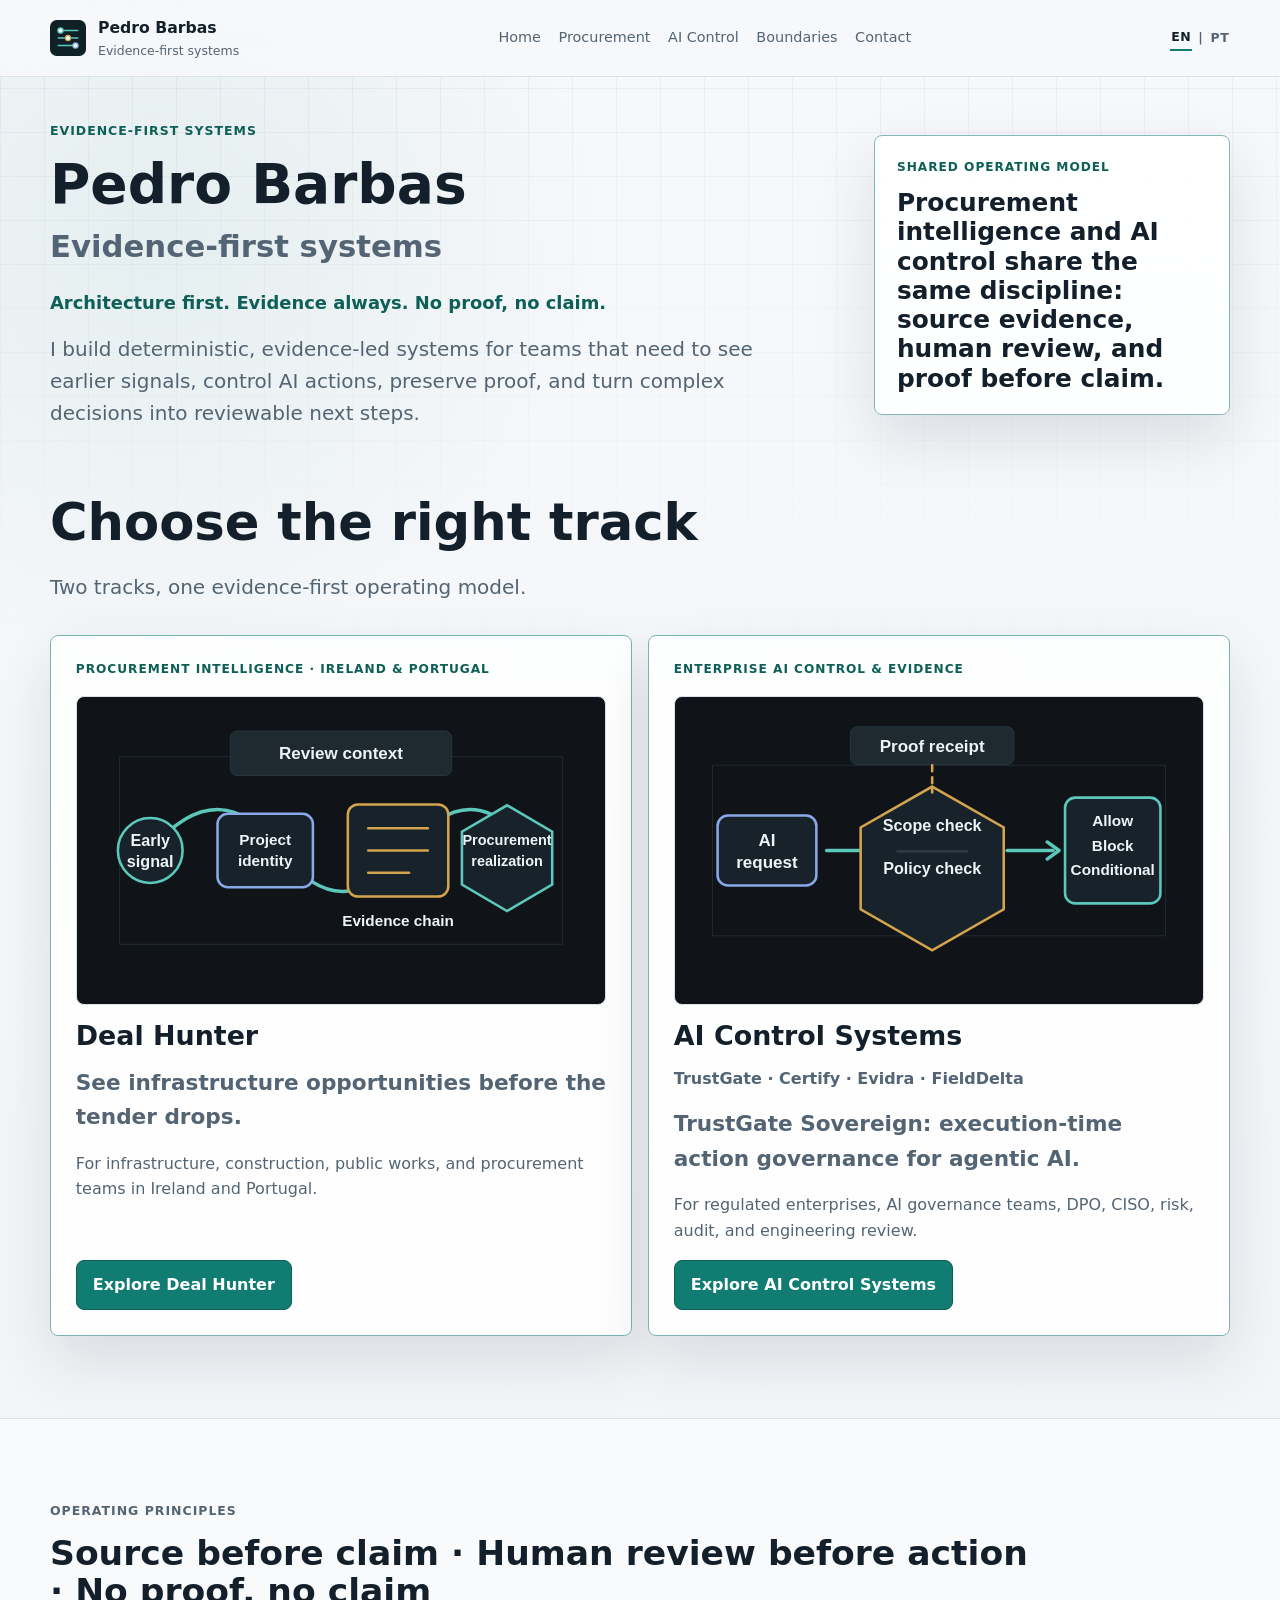
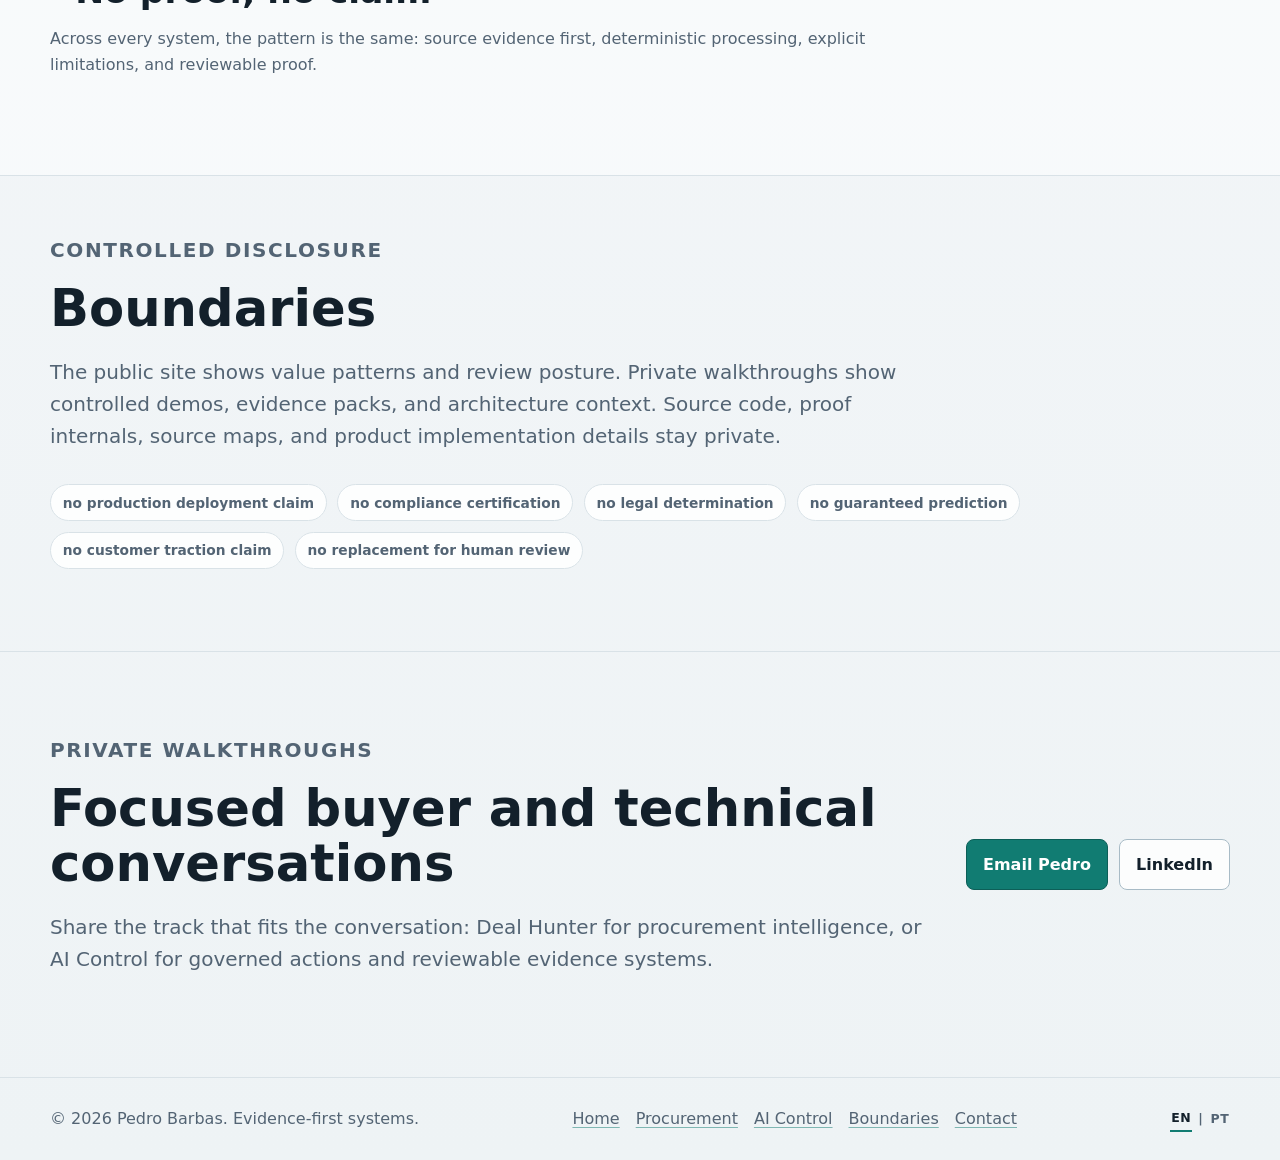
==== index.html @ 062d4af6 "chore(public-surface): establish reviewed bilingual public baseline" ====
<!doctype html>
<html lang="en">
  <head>
    <meta charset="utf-8">
    <meta name="viewport" content="width=device-width, initial-scale=1">
    <title>Pedro Barbas | Evidence-first systems</title>
    <meta
      name="description"
      content="Evidence-first systems for procurement intelligence, AI control, and reviewable proof."
    >
    <meta property="og:title" content="Pedro Barbas | Evidence-first systems">
    <meta
      property="og:description"
      content="Evidence-first systems for procurement intelligence, AI control, and reviewable proof."
    >
    <meta property="og:type" content="website">
    <meta property="og:image" content="assets/og-image.svg">
    <meta name="twitter:card" content="summary_large_image">
    <link rel="icon" href="assets/favicon.svg" type="image/svg+xml">
    <link rel="stylesheet" href="styles.css">
    <link rel="alternate" hreflang="en" href="/">
    <link rel="alternate" hreflang="pt-PT" href="/pt/">
    <link rel="alternate" hreflang="x-default" href="/">
  </head>
  <body>
    <a class="skip-link" href="#main">Skip to content</a>

    <header class="site-header" aria-label="Primary">
      <nav class="nav-shell">
        <a class="brand-link" href="./" aria-label="Pedro Barbas home">
          <img src="assets/mark.svg" alt="" width="36" height="36">
          <span>
            <strong>Pedro Barbas</strong>
            <span>Evidence-first systems</span>
          </span>
        </a>
        <div class="nav-links" aria-label="Site sections">
          <a href="./">Home</a>
          <a href="procurement/">Procurement</a>
          <a href="ai-control/">AI Control</a>
          <a href="#boundaries">Boundaries</a>
          <a href="#contact">Contact</a>
        </div>
        <div class="language-switcher" aria-label="Language selector">
          <span class="current" aria-current="true">EN</span>
          <span aria-hidden="true">|</span>
          <a href="/pt/" lang="pt-PT" hreflang="pt-PT">PT</a>
        </div>
      </nav>
    </header>

    <main id="main">
      <section class="hero hub-hero section-band" id="top" aria-labelledby="hero-title">
        <div class="page-shell hub-hero-grid">
          <div class="hero-copy">
            <p class="eyebrow">Evidence-first systems</p>
            <h1 id="hero-title">Pedro Barbas</h1>
            <p class="identity-line">Evidence-first systems</p>
            <p class="tagline">Architecture first. Evidence always. No proof, no claim.</p>
            <p class="hero-subtitle">
              I build deterministic, evidence-led systems for teams that need to see earlier signals, control AI actions, preserve proof, and turn complex decisions into reviewable next steps.
            </p>
          </div>

          <aside class="hub-note" aria-label="Shared evidence model">
            <span>Shared operating model</span>
            <strong>Procurement intelligence and AI control share the same discipline: source evidence, human review, and proof before claim.</strong>
          </aside>
        </div>
      </section>

      <section class="section-band route-band" aria-labelledby="routes-title">
        <div class="page-shell">
          <div class="section-heading router-heading">
            <h2 id="routes-title">Choose the right track</h2>
            <p>Two tracks, one evidence-first operating model.</p>
          </div>

          <div class="route-grid" aria-label="Public site tracks">
            <article class="route-card">
              <p class="route-kicker">PROCUREMENT INTELLIGENCE &middot; IRELAND &amp; PORTUGAL</p>
              <figure class="route-icon">
                <img
                  src="assets/procurement-evidence-chain.svg"
                  alt="Abstract procurement source-backed trail from early signal to review context."
                  width="620"
                  height="360"
                >
              </figure>
              <h3>Deal Hunter</h3>
              <p class="route-lead">See infrastructure opportunities before the tender drops.</p>
              <p>
                For infrastructure, construction, public works, and procurement teams in Ireland and Portugal.
              </p>
              <a class="button primary" href="procurement/">Explore Deal Hunter</a>
            </article>

            <article class="route-card">
              <p class="route-kicker">ENTERPRISE AI CONTROL &amp; EVIDENCE</p>
              <figure class="route-icon">
                <img
                  src="assets/ai-action-control-gate.svg"
                  alt="Abstract AI action control gate."
                  width="620"
                  height="360"
                >
              </figure>
              <h3>AI Control Systems</h3>
              <p class="route-product-line">TrustGate &middot; Certify &middot; Evidra &middot; FieldDelta</p>
              <p class="route-lead">
                TrustGate Sovereign: execution-time action governance for agentic AI.
              </p>
              <p>
                For regulated enterprises, AI governance teams, DPO, CISO, risk, audit, and engineering review.
              </p>
              <a class="button primary" href="ai-control/">Explore AI Control Systems</a>
            </article>
          </div>
        </div>
      </section>

      <section class="section-band principles-band" id="principles" aria-labelledby="principles-title">
        <div class="page-shell principle-strip">
          <div>
            <p class="eyebrow">Operating principles</p>
            <h2 id="principles-title">Source before claim &middot; Human review before action &middot; No proof, no claim</h2>
            <p>
              Across every system, the pattern is the same: source evidence first, deterministic processing, explicit limitations, and reviewable proof.
            </p>
          </div>
        </div>
      </section>

      <section class="section-band boundaries-compact" id="boundaries" aria-labelledby="boundaries-title">
        <div class="page-shell">
          <div class="section-heading compact">
            <p class="eyebrow">Controlled disclosure</p>
            <h2 id="boundaries-title">Boundaries</h2>
            <p>
              The public site shows value patterns and review posture. Private walkthroughs show controlled demos, evidence packs, and architecture context. Source code, proof internals, source maps, and product implementation details stay private.
            </p>
          </div>

          <div class="chip-grid" aria-label="Not claimed">
            <span>no production deployment claim</span>
            <span>no compliance certification</span>
            <span>no legal determination</span>
            <span>no guaranteed prediction</span>
            <span>no customer traction claim</span>
            <span>no replacement for human review</span>
          </div>
        </div>
      </section>

      <section class="section-band contact-band" id="contact" aria-labelledby="contact-title">
        <div class="page-shell contact-shell">
          <div>
            <p class="eyebrow">Private walkthroughs</p>
            <h2 id="contact-title">Focused buyer and technical conversations</h2>
            <p>
              Share the track that fits the conversation: Deal Hunter for procurement intelligence, or AI Control for governed actions and reviewable evidence systems.
            </p>
          </div>
          <div class="contact-actions" aria-label="Contact options">
            <a class="button primary" href="mailto:pedro.m.barbas@gmail.com?subject=Private%20walkthrough%20request">Email Pedro</a>
            <a class="button secondary" href="https://www.linkedin.com/in/pedrobarbas/">LinkedIn</a>
          </div>
        </div>
      </section>
    </main>

    <footer class="site-footer">
      <div class="page-shell footer-shell">
        <p>&copy; 2026 Pedro Barbas. Evidence-first systems.</p>
        <nav aria-label="Footer">
          <a href="./">Home</a>
          <a href="procurement/">Procurement</a>
          <a href="ai-control/">AI Control</a>
          <a href="#boundaries">Boundaries</a>
          <a href="#contact">Contact</a>
        </nav>
        <div class="language-switcher" aria-label="Language selector">
          <span class="current" aria-current="true">EN</span>
          <span aria-hidden="true">|</span>
          <a href="/pt/" lang="pt-PT" hreflang="pt-PT">PT</a>
        </div>
      </div>
    </footer>
  </body>
</html>
---- styles.css ----
:root {
  color-scheme: light dark;
  --bg: #f7f8fb;
  --panel: #ffffff;
  --panel-strong: #eef3f5;
  --text: #13202b;
  --muted: #536474;
  --line: #d9e2e7;
  --line-strong: #a8bbc6;
  --accent: #117c72;
  --accent-strong: #0d5f58;
  --accent-soft: #dcefed;
  --gold: #9a6b18;
  --blue: #3b5f98;
  --shadow: 0 24px 60px rgba(28, 45, 58, 0.12);
  --radius: 8px;
  --max: 1180px;
}

@media (prefers-color-scheme: dark) {
  :root {
    --bg: #101419;
    --panel: #171d23;
    --panel-strong: #1e2930;
    --text: #edf4f7;
    --muted: #a8b6c2;
    --line: #2b3a43;
    --line-strong: #4d626f;
    --accent: #5cc8bb;
    --accent-strong: #8de0d6;
    --accent-soft: #183431;
    --gold: #d3a44d;
    --blue: #89a8e8;
    --shadow: 0 24px 60px rgba(0, 0, 0, 0.34);
  }
}

* {
  box-sizing: border-box;
}

html {
  scroll-behavior: smooth;
}

body {
  margin: 0;
  background:
    radial-gradient(circle at 12% 8%, rgba(17, 124, 114, 0.08), transparent 28rem),
    linear-gradient(180deg, var(--bg) 0%, var(--panel-strong) 100%);
  color: var(--text);
  font-family: ui-sans-serif, system-ui, -apple-system, BlinkMacSystemFont, "Segoe UI", sans-serif;
  line-height: 1.6;
}

body::before {
  position: fixed;
  inset: 0;
  z-index: -1;
  content: "";
  background-image:
    linear-gradient(rgba(83, 100, 116, 0.08) 1px, transparent 1px),
    linear-gradient(90deg, rgba(83, 100, 116, 0.08) 1px, transparent 1px);
  background-size: 44px 44px;
  mask-image: linear-gradient(180deg, rgba(0, 0, 0, 0.9), transparent 72%);
}

a {
  color: inherit;
  text-decoration-color: rgba(17, 124, 114, 0.5);
  text-underline-offset: 0.18em;
}

a:hover {
  text-decoration-color: currentColor;
}

a:focus-visible,
button:focus-visible {
  outline: 3px solid var(--accent);
  outline-offset: 4px;
}

.skip-link {
  position: absolute;
  top: 1rem;
  left: 1rem;
  z-index: 20;
  padding: 0.65rem 0.9rem;
  background: var(--panel);
  border: 1px solid var(--line);
  border-radius: var(--radius);
  transform: translateY(-140%);
}

.skip-link:focus {
  transform: translateY(0);
}

.site-header {
  position: sticky;
  top: 0;
  z-index: 10;
  border-bottom: 1px solid var(--line);
  background: color-mix(in srgb, var(--bg) 86%, transparent);
  backdrop-filter: blur(16px);
}

.nav-shell,
.page-shell {
  width: min(100% - 32px, var(--max));
  margin: 0 auto;
}

.nav-shell {
  display: flex;
  min-height: 76px;
  align-items: center;
  justify-content: space-between;
  gap: 1.5rem;
}

.brand-link {
  display: inline-flex;
  align-items: center;
  gap: 0.75rem;
  text-decoration: none;
}

.brand-link img {
  flex: 0 0 auto;
}

.brand-link strong,
.brand-link span span {
  display: block;
}

.brand-link strong {
  font-size: 0.98rem;
  letter-spacing: 0;
}

.brand-link span span {
  color: var(--muted);
  font-size: 0.78rem;
}

.nav-links {
  display: flex;
  flex-wrap: wrap;
  justify-content: flex-end;
  gap: 0.85rem 1.1rem;
  color: var(--muted);
  font-size: 0.9rem;
}

.nav-links a {
  text-decoration: none;
}

.language-switcher {
  display: inline-flex;
  align-items: center;
  gap: 0.4rem;
  color: var(--muted);
  font-size: 0.78rem;
  font-weight: 700;
  letter-spacing: 0.04em;
  text-transform: uppercase;
  white-space: nowrap;
}

.language-switcher a,
.language-switcher .current {
  padding: 0.1rem 0.05rem;
  text-decoration: none;
}

.language-switcher .current {
  color: var(--text);
  border-bottom: 2px solid var(--accent);
}

.language-switcher a:hover {
  color: var(--text);
}

.language-switcher a:focus-visible {
  outline: 3px solid var(--accent);
  outline-offset: 4px;
}

.section-band {
  padding: 82px 0;
}

.hero {
  min-height: auto;
  display: flex;
  align-items: center;
  padding: 44px 0 32px;
}

.hero-grid {
  display: grid;
  grid-template-columns: minmax(0, 1fr) minmax(300px, 0.52fr);
  gap: clamp(2rem, 4vw, 3.5rem);
  align-items: center;
}

.eyebrow {
  margin: 0 0 0.9rem;
  color: var(--accent-strong);
  font-size: 0.78rem;
  font-weight: 760;
  letter-spacing: 0.08em;
  text-transform: uppercase;
}

h1,
h2,
h3,
h4,
p {
  overflow-wrap: anywhere;
}

h1,
h2,
h3,
h4 {
  margin: 0;
  line-height: 1.08;
  letter-spacing: 0;
}

h1 {
  max-width: 980px;
  font-size: clamp(2.55rem, 4.3vw, 4.25rem);
}

h2 {
  font-size: clamp(2rem, 4vw, 3.6rem);
}

h3 {
  font-size: clamp(1.15rem, 1.6vw, 1.45rem);
}

h4 {
  font-size: 0.96rem;
}

.hero-subtitle,
.section-lead,
.section-heading p,
.contact-shell p {
  color: var(--muted);
  font-size: clamp(1.05rem, 1.6vw, 1.25rem);
}

.hero-subtitle {
  max-width: 760px;
  margin: 1rem 0 0;
}

.hub-hero {
  padding-bottom: 24px;
}

.hub-hero-grid,
.track-hero-grid {
  display: grid;
  grid-template-columns: minmax(0, 1fr) minmax(280px, 0.46fr);
  gap: clamp(2rem, 4vw, 3.5rem);
  align-items: center;
}

.identity-line {
  margin: 0.45rem 0 0;
  color: var(--muted);
  font-size: clamp(1.35rem, 2.4vw, 2rem);
  font-weight: 760;
}

.tagline {
  margin: 1.1rem 0 0;
  color: var(--accent-strong);
  font-size: clamp(1rem, 1.4vw, 1.18rem);
  font-weight: 820;
}

.hub-note {
  border: 1px solid color-mix(in srgb, var(--accent) 42%, var(--line));
  border-radius: var(--radius);
  padding: clamp(1rem, 2.2vw, 1.35rem);
  background: color-mix(in srgb, var(--panel) 90%, transparent);
  box-shadow: var(--shadow);
}

.hub-note span,
.route-kicker {
  display: block;
  color: var(--accent-strong);
  font-size: 0.76rem;
  font-weight: 840;
  letter-spacing: 0.08em;
  text-transform: uppercase;
}

.hub-note strong {
  display: block;
  margin-top: 0.7rem;
  font-size: clamp(1.15rem, 2vw, 1.55rem);
  line-height: 1.18;
}

.hero-statement {
  max-width: 900px;
  margin: 1.1rem 0 0;
  color: var(--text);
  font-size: clamp(1.35rem, 2.4vw, 2.05rem);
  font-weight: 820;
  line-height: 1.18;
}

.badge-row,
.cta-row,
.contact-actions {
  display: flex;
  flex-wrap: wrap;
  gap: 0.7rem;
}

.badge-row {
  margin: 1.2rem 0 0;
}

.badge-row span {
  display: inline-flex;
  min-height: 34px;
  align-items: center;
  border: 1px solid var(--line);
  border-radius: 999px;
  padding: 0.38rem 0.7rem;
  background: color-mix(in srgb, var(--panel) 78%, transparent);
  color: var(--muted);
  font-size: 0.84rem;
  font-weight: 680;
}

.cta-row {
  margin: 1.4rem 0 0;
}

.button {
  display: inline-flex;
  min-height: 46px;
  align-items: center;
  justify-content: center;
  border: 1px solid var(--line-strong);
  border-radius: var(--radius);
  padding: 0.72rem 1rem;
  font-weight: 760;
  text-decoration: none;
  text-align: center;
  overflow-wrap: anywhere;
  transition: background 140ms ease, border-color 140ms ease, transform 140ms ease;
}

.button:hover {
  transform: translateY(-1px);
}

.button.primary {
  border-color: var(--accent-strong);
  background: var(--accent);
  color: #ffffff;
}

.button.secondary {
  background: color-mix(in srgb, var(--panel) 80%, transparent);
}

.evidence-panel,
.visual-panel {
  border: 1px solid var(--line);
  border-radius: var(--radius);
  background: color-mix(in srgb, var(--panel) 88%, transparent);
  box-shadow: var(--shadow);
  overflow: hidden;
}

.visual-panel,
.card-visual {
  margin: 0;
}

.visual-panel img,
.card-visual img {
  display: block;
  width: 100%;
  height: auto;
}

.hero-visual {
  background: #101419;
}

.hero-visual figcaption {
  border-top: 1px solid var(--line);
  padding: 0.85rem 1rem;
  color: var(--muted);
  font-size: 0.9rem;
  font-weight: 680;
}

.route-band {
  padding-top: 42px;
}

.router-heading {
  max-width: 760px;
}

.route-grid {
  display: grid;
  grid-template-columns: repeat(2, minmax(0, 1fr));
  gap: 1rem;
  align-items: stretch;
}

.route-card {
  display: flex;
  min-height: 100%;
  flex-direction: column;
  gap: 1rem;
  border: 1px solid var(--line);
  border-radius: var(--radius);
  padding: clamp(1.15rem, 2.4vw, 1.55rem);
  background: color-mix(in srgb, var(--panel) 90%, transparent);
  border-color: color-mix(in srgb, var(--accent) 48%, var(--line));
  box-shadow: var(--shadow);
}

.route-card h3 {
  margin: 0;
  font-size: clamp(1.35rem, 2.1vw, 1.8rem);
}

.route-card p {
  margin: 0;
}

.route-card p:not(.route-kicker) {
  color: var(--muted);
}

.route-lead {
  color: var(--text);
  font-size: clamp(1.1rem, 1.7vw, 1.35rem);
  font-weight: 780;
}

.route-product-line {
  color: var(--text);
  font-weight: 760;
}

.route-card .button {
  align-self: flex-start;
  margin-top: auto;
}

.route-visual,
.route-icon {
  margin: 0;
  border: 1px solid var(--line);
  border-radius: var(--radius);
  background: #101419;
  overflow: hidden;
}

.route-visual img,
.route-icon img {
  display: block;
  width: 100%;
  height: auto;
}

.secondary-audience {
  font-size: 0.94rem;
}

.principle-strip h2 {
  max-width: 1000px;
  font-size: clamp(1.45rem, 2.7vw, 2.6rem);
}

.principle-strip p {
  max-width: 820px;
  color: var(--muted);
}

.boundaries-compact {
  padding-top: 58px;
}

.chip-grid {
  display: flex;
  flex-wrap: wrap;
  gap: 0.65rem;
}

.chip-grid span {
  display: inline-flex;
  min-height: 36px;
  align-items: center;
  border: 1px solid var(--line);
  border-radius: 999px;
  padding: 0.42rem 0.74rem;
  background: color-mix(in srgb, var(--panel) 86%, transparent);
  color: var(--muted);
  font-size: 0.86rem;
  font-weight: 760;
}

.track-hero {
  padding-bottom: 54px;
}

.country-grid,
.review-grid {
  display: grid;
  grid-template-columns: repeat(2, minmax(0, 1fr));
  gap: 1rem;
}

.country-card,
.review-grid article {
  border: 1px solid var(--line);
  border-radius: var(--radius);
  padding: clamp(1.05rem, 2vw, 1.35rem);
  background: color-mix(in srgb, var(--panel) 88%, transparent);
}

.country-card-primary {
  border-color: color-mix(in srgb, var(--accent) 45%, var(--line));
  box-shadow: var(--shadow);
}

.country-card span {
  display: block;
  margin-bottom: 0.8rem;
  color: var(--gold);
  font-size: 0.82rem;
  font-weight: 860;
}

.country-card p,
.review-grid p {
  color: var(--muted);
}

.not-claimed-band {
  border-block: 1px solid var(--line);
  background: color-mix(in srgb, var(--panel) 50%, transparent);
}

.boundary-grid.two-column {
  grid-template-columns: repeat(2, minmax(0, 1fr));
}

.system-stack {
  display: grid;
  gap: 1rem;
}

.system-card-lead {
  border-color: color-mix(in srgb, var(--accent) 42%, var(--line));
  box-shadow: var(--shadow);
}

.system-layout {
  display: grid;
  grid-template-columns: minmax(0, 1fr) minmax(280px, 0.78fr);
  gap: 1.25rem;
  align-items: start;
}

.sovereign-hero .hero-statement {
  max-width: 920px;
}

.sovereign-hero .hero-subtitle {
  max-width: 840px;
}

.sovereign-note {
  margin-top: 1rem;
  border-left: 3px solid var(--gold);
  padding-left: 0.9rem;
  color: var(--text);
  font-weight: 760;
}

.sovereign-grid {
  display: grid;
  grid-template-columns: repeat(3, minmax(0, 1fr));
  gap: 1rem;
}

.sovereign-card {
  border: 1px solid var(--line);
  border-radius: var(--radius);
  padding: clamp(1rem, 2vw, 1.25rem);
  background: color-mix(in srgb, var(--panel) 88%, transparent);
}

.sovereign-card.featured {
  border-color: color-mix(in srgb, var(--accent) 45%, var(--line));
  box-shadow: var(--shadow);
}

.sovereign-card p {
  color: var(--muted);
}

.control-chain {
  display: flex;
  flex-wrap: wrap;
  gap: 0.55rem;
  margin: 1.2rem 0;
}

.control-chain span {
  display: inline-flex;
  min-height: 38px;
  align-items: center;
  border: 1px solid color-mix(in srgb, var(--accent) 36%, var(--line));
  border-radius: 999px;
  padding: 0.45rem 0.75rem;
  background: color-mix(in srgb, var(--panel) 86%, transparent);
  color: var(--text);
  font-size: 0.88rem;
  font-weight: 790;
}

.sovereign-flow {
  display: grid;
  grid-template-columns: repeat(5, minmax(0, 1fr));
  gap: 0.75rem;
  margin: 1rem 0;
}

.sovereign-flow span {
  min-height: 64px;
  border: 1px solid var(--line);
  border-radius: var(--radius);
  padding: 0.8rem;
  background: color-mix(in srgb, var(--panel) 88%, transparent);
  color: var(--text);
  font-weight: 760;
}

.scenario-note {
  margin-top: 1rem;
  border: 1px solid color-mix(in srgb, var(--gold) 45%, var(--line));
  border-radius: var(--radius);
  padding: 0.9rem 1rem;
  background: color-mix(in srgb, var(--panel-strong) 64%, transparent);
  color: var(--text);
  font-weight: 720;
}

.sovereign-visual-row {
  display: grid;
  grid-template-columns: minmax(0, 1fr) minmax(300px, 0.72fr);
  gap: 1.25rem;
  align-items: start;
}

.secondary-system-grid {
  display: grid;
  grid-template-columns: repeat(3, minmax(0, 1fr));
  gap: 1rem;
}

.panel-header {
  display: flex;
  justify-content: space-between;
  gap: 1rem;
  border-bottom: 1px solid var(--line);
  padding: 0.85rem 1rem;
  color: var(--muted);
  font-size: 0.76rem;
  font-weight: 760;
  letter-spacing: 0.06em;
  text-transform: uppercase;
}

.chain-list {
  display: grid;
  gap: 0;
  margin: 0;
  padding: 0;
  list-style: none;
}

.chain-list li {
  display: grid;
  grid-template-columns: 42px 1fr;
  gap: 0.25rem 0.9rem;
  padding: 1.1rem;
  border-bottom: 1px solid var(--line);
}

.chain-list li:last-child {
  border-bottom: 0;
}

.chain-list span {
  grid-row: 1 / span 2;
  color: var(--gold);
  font-size: 0.82rem;
  font-weight: 800;
}

.chain-list strong {
  line-height: 1.25;
}

.chain-list p {
  margin: 0.15rem 0 0;
  color: var(--muted);
  font-size: 0.94rem;
}

.split-section {
  display: grid;
  grid-template-columns: minmax(0, 0.86fr) minmax(320px, 1.14fr);
  gap: clamp(2rem, 5vw, 5rem);
  align-items: start;
}

.section-lead {
  margin: 1.2rem 0 0.8rem;
}

.focus-card,
.system-card,
.boundary-grid article {
  border: 1px solid var(--line);
  border-radius: var(--radius);
  background: color-mix(in srgb, var(--panel) 90%, transparent);
}

.focus-card {
  padding: clamp(1.2rem, 3vw, 2rem);
  box-shadow: var(--shadow);
}

.primary-focus-card {
  border-color: color-mix(in srgb, var(--accent) 42%, var(--line));
}

.focus-visual {
  margin: 1.25rem 0;
  border: 1px solid var(--line);
  border-radius: var(--radius);
  background: #101419;
  overflow: hidden;
}

.status-line {
  margin: 0 0 1rem;
}

.status-pill {
  display: inline-flex;
  align-items: center;
  min-height: 28px;
  border: 1px solid color-mix(in srgb, var(--accent) 38%, var(--line));
  border-radius: 999px;
  padding: 0.22rem 0.62rem;
  background: var(--accent-soft);
  color: var(--accent-strong);
  font-size: 0.76rem;
  font-weight: 820;
}

.status-pill.muted {
  border-color: var(--line);
  background: color-mix(in srgb, var(--panel-strong) 70%, transparent);
  color: var(--muted);
}

.tight-list,
.system-card ul,
.boundary-grid ul {
  padding-left: 1.1rem;
}

.tight-list li,
.system-card li,
.boundary-grid li {
  margin: 0.42rem 0;
}

.boundary-note,
.method-note,
.focus-note {
  color: var(--text);
  font-weight: 760;
}

.boundary-note {
  margin: 1.2rem 0 0;
  border-left: 3px solid var(--accent);
  padding-left: 0.9rem;
}

.section-heading {
  max-width: 820px;
  margin-bottom: 2rem;
}

.section-heading.compact {
  max-width: 900px;
}

.portfolio-grid {
  display: grid;
  grid-template-columns: repeat(2, minmax(0, 1fr));
  gap: 1rem;
}

.system-card {
  padding: clamp(1.1rem, 2.4vw, 1.55rem);
}

.system-card.featured {
  grid-column: 1 / -1;
  display: grid;
  grid-template-columns: minmax(0, 1fr) minmax(320px, 0.86fr);
  gap: 1.25rem 2rem;
  border-color: color-mix(in srgb, var(--accent) 45%, var(--line));
  box-shadow: var(--shadow);
}

.system-card.featured .card-topline {
  grid-column: 1 / -1;
}

.system-copy {
  align-self: start;
}

.system-visual,
.compact-visual {
  align-self: start;
  border: 1px solid var(--line);
  border-radius: var(--radius);
  background: #101419;
  overflow: hidden;
}

.compact-visual {
  margin-bottom: 1rem;
}

.related-heading {
  grid-column: 1 / -1;
  margin: 1.2rem 0 0.25rem;
  border-top: 1px solid var(--line);
  padding-top: 1.3rem;
}

.related-heading h3 {
  max-width: 720px;
}

.relationship-note {
  max-width: 780px;
  margin: 0.75rem 0 0;
  color: var(--muted);
  font-weight: 680;
}

.card-topline {
  display: flex;
  flex-wrap: wrap;
  align-items: center;
  justify-content: space-between;
  gap: 0.8rem;
  margin-bottom: 1rem;
  color: var(--muted);
  font-size: 0.78rem;
  font-weight: 780;
  text-transform: uppercase;
}

.system-card p,
.focus-card p,
.split-section p,
.boundary-grid li,
.method-note {
  color: var(--muted);
}

.buyer-note {
  margin-top: 1.1rem;
  border: 1px solid var(--line);
  border-radius: var(--radius);
  padding: 0.95rem;
  background: color-mix(in srgb, var(--panel-strong) 62%, transparent);
}

.buyer-note h4 {
  margin-bottom: 0.55rem;
  color: var(--text);
}

.buyer-note p {
  margin: 0.55rem 0 0;
  font-size: 0.94rem;
}

.buyer-note .note-line {
  color: var(--text);
  font-weight: 760;
}

.principles-band,
.focus-band {
  border-block: 1px solid var(--line);
  background: color-mix(in srgb, var(--panel) 46%, transparent);
}

.principle-grid {
  display: grid;
  grid-template-columns: repeat(4, minmax(0, 1fr));
  gap: 0.8rem;
}

.principle-grid div {
  min-height: 132px;
  border: 1px solid var(--line);
  border-radius: var(--radius);
  padding: 1rem;
  background: color-mix(in srgb, var(--panel) 86%, transparent);
}

.principle-grid span {
  display: block;
  margin-bottom: 1.2rem;
  color: var(--blue);
  font-size: 0.78rem;
  font-weight: 850;
}

.principle-grid strong {
  display: block;
  line-height: 1.25;
}

.method-note {
  max-width: 760px;
  margin: 1.35rem 0 0;
}

.boundary-grid {
  display: grid;
  grid-template-columns: repeat(3, minmax(0, 1fr));
  gap: 1rem;
}

.boundary-grid article {
  padding: 1.2rem;
}

.boundary-grid h3 {
  margin-bottom: 1rem;
}

.contact-band {
  border-top: 1px solid var(--line);
}

.contact-shell {
  display: grid;
  grid-template-columns: minmax(0, 1fr) auto;
  gap: 2rem;
  align-items: center;
}

.contact-actions {
  justify-content: flex-end;
}

.site-footer {
  border-top: 1px solid var(--line);
  padding: 28px 0;
  color: var(--muted);
}

.footer-shell {
  display: flex;
  align-items: center;
  justify-content: space-between;
  gap: 1rem;
}

.footer-shell p {
  margin: 0;
}

.footer-shell nav {
  display: flex;
  flex-wrap: wrap;
  justify-content: flex-end;
  gap: 0.85rem 1rem;
}

@media (max-width: 920px) {
  .hero {
    min-height: auto;
  }

  .hero-grid,
  .hub-hero-grid,
  .track-hero-grid,
  .split-section,
  .contact-shell,
  .route-grid,
  .route-card-primary,
  .sovereign-visual-row,
  .system-layout {
    grid-template-columns: 1fr;
  }

  .portfolio-grid,
  .boundary-grid,
  .boundary-grid.two-column,
  .country-grid,
  .sovereign-grid,
  .sovereign-flow,
  .secondary-system-grid,
  .review-grid {
    grid-template-columns: 1fr;
  }

  .system-card.featured {
    grid-template-columns: 1fr;
  }

  .system-card.featured .card-topline,
  .system-card.featured h3,
  .system-card.featured p,
  .system-card.featured ul {
    grid-column: auto;
    grid-row: auto;
  }

  .system-card.featured .card-topline {
    grid-column: auto;
  }

  .principle-grid {
    grid-template-columns: repeat(2, minmax(0, 1fr));
  }

  .contact-actions {
    justify-content: flex-start;
  }
}

@media (max-width: 680px) {
  .nav-shell {
    min-height: auto;
    align-items: flex-start;
    flex-direction: column;
    padding: 0.85rem 0;
  }

  .nav-links {
    justify-content: flex-start;
    gap: 0.65rem 0.85rem;
  }

  .language-switcher {
    padding-top: 0.15rem;
  }

  .section-band {
    padding: 64px 0;
  }

  .hero {
    padding: 42px 0;
  }

  .hero-visual,
  .compact-visual,
  .route-visual,
  .route-icon {
    display: none;
  }

  h1 {
    font-size: clamp(2.15rem, 9vw, 2.35rem);
  }

  .hero-copy {
    padding-top: 18px;
  }

  .badge-row span,
  .button {
    width: 100%;
  }

  .chip-grid span {
    width: 100%;
  }

  .panel-header,
  .card-topline,
  .footer-shell {
    align-items: flex-start;
    flex-direction: column;
  }

  .principle-grid {
    grid-template-columns: 1fr;
  }

  .footer-shell nav {
    justify-content: flex-start;
  }
}
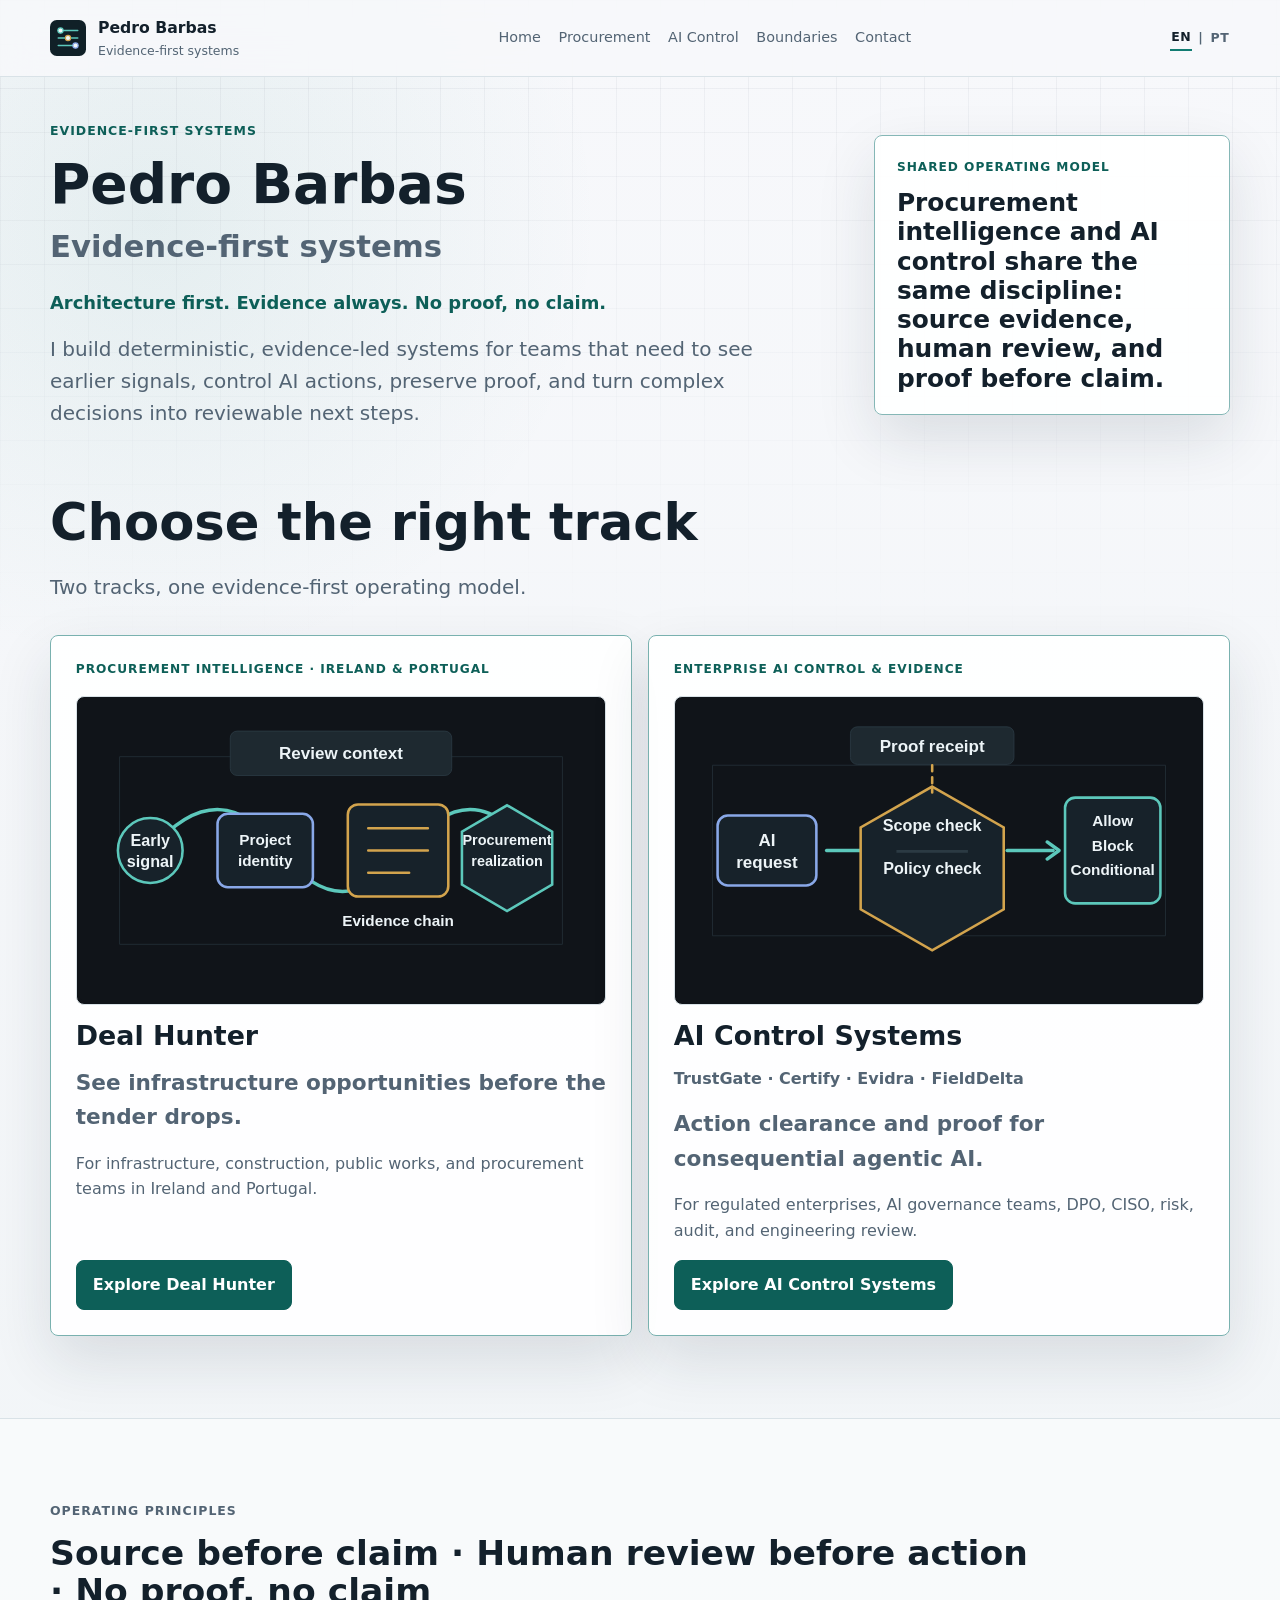
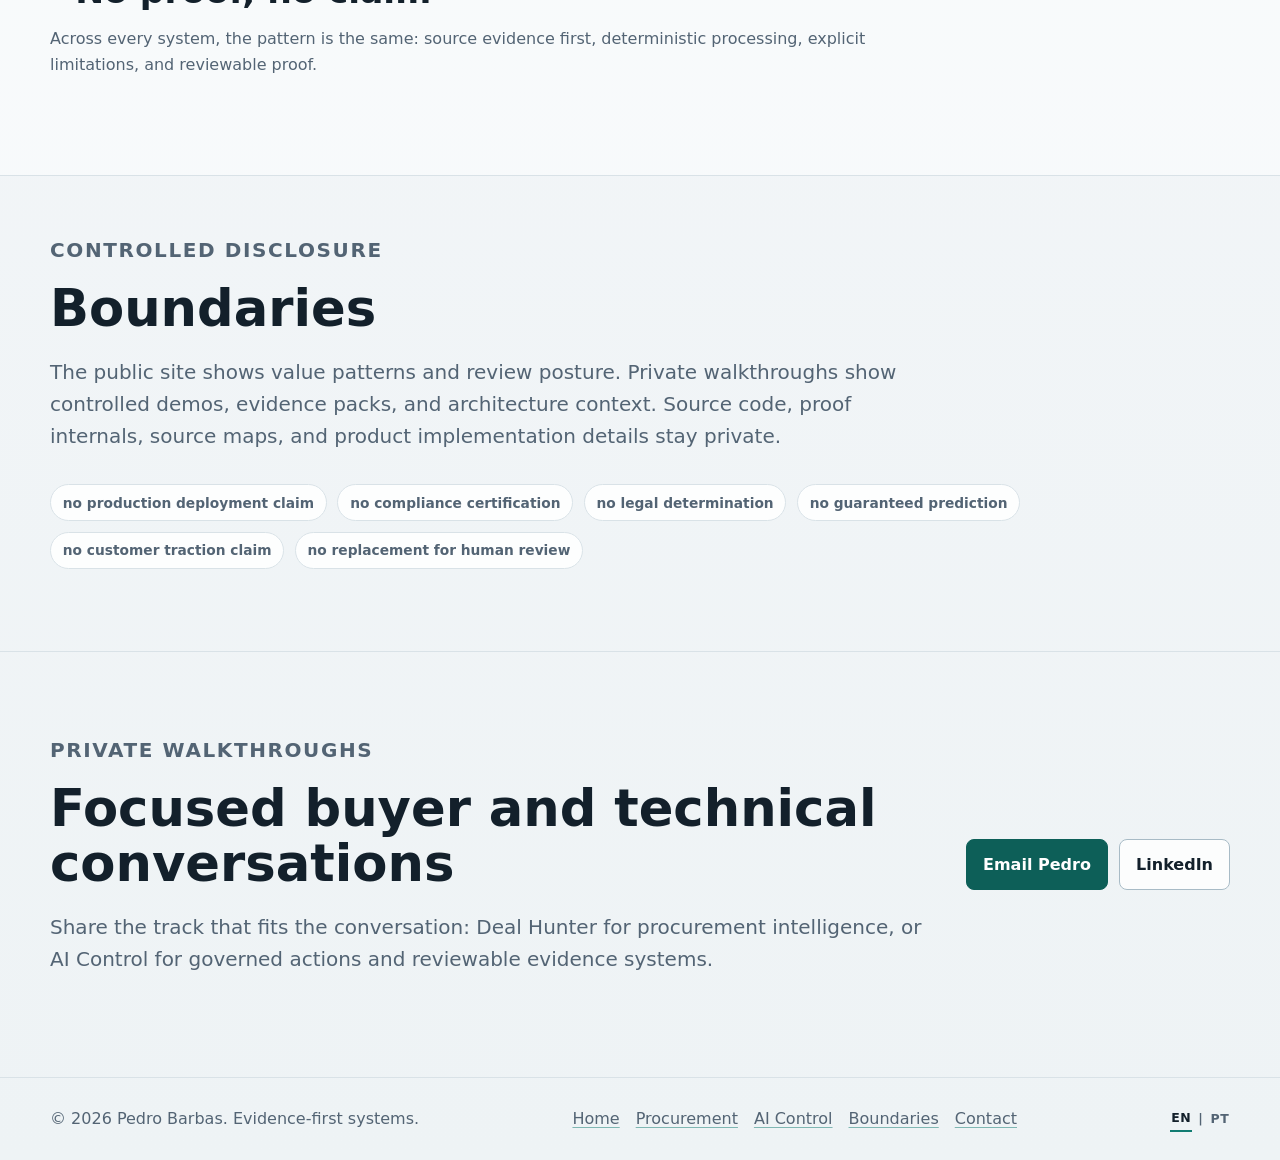
==== commit 7df52dbc: "feat(public-surface): rebase TrustGate on action clearance and proof Completes Public Surface Phase " ====
--- a/index.html
+++ b/index.html
@@ -108,7 +108,7 @@
               <h3>AI Control Systems</h3>
               <p class="route-product-line">TrustGate &middot; Certify &middot; Evidra &middot; FieldDelta</p>
               <p class="route-lead">
-                TrustGate Sovereign: execution-time action governance for agentic AI.
+                Action clearance and proof for consequential agentic AI.
               </p>
               <p>
                 For regulated enterprises, AI governance teams, DPO, CISO, risk, audit, and engineering review.
--- a/styles.css
+++ b/styles.css
@@ -12,6 +12,8 @@
   --accent-soft: #dcefed;
   --gold: #9a6b18;
   --blue: #3b5f98;
+  --button-primary-bg: #0d5f58;
+  --button-primary-hover: #094a45;
   --shadow: 0 24px 60px rgba(28, 45, 58, 0.12);
   --radius: 8px;
   --max: 1180px;
@@ -31,6 +33,8 @@
     --accent-soft: #183431;
     --gold: #d3a44d;
     --blue: #89a8e8;
+    --button-primary-bg: #117c72;
+    --button-primary-hover: #0d5f58;
     --shadow: 0 24px 60px rgba(0, 0, 0, 0.34);
   }
 }
@@ -373,10 +377,25 @@
   transform: translateY(-1px);
 }
 
+.button:focus-visible {
+  outline: 3px solid var(--gold);
+  outline-offset: 3px;
+}
+
 .button.primary {
-  border-color: var(--accent-strong);
-  background: var(--accent);
+  border-color: var(--button-primary-bg);
+  background: var(--button-primary-bg);
   color: #ffffff;
+  opacity: 1;
+}
+
+.button.primary:visited {
+  color: #ffffff;
+}
+
+.button.primary:hover {
+  border-color: var(--button-primary-hover);
+  background: var(--button-primary-hover);
 }
 
 .button.secondary {
@@ -411,9 +430,14 @@
 .hero-visual figcaption {
   border-top: 1px solid var(--line);
   padding: 0.85rem 1rem;
-  color: var(--muted);
   font-size: 0.9rem;
   font-weight: 680;
+}
+
+.hero-visual > figcaption,
+.hero-visual > .boundary-note {
+  color: #edf4f7;
+  opacity: 1;
 }
 
 .route-band {
@@ -609,6 +633,14 @@
   display: grid;
   grid-template-columns: repeat(3, minmax(0, 1fr));
   gap: 1rem;
+}
+
+.sovereign-grid.four-column {
+  grid-template-columns: repeat(4, minmax(0, 1fr));
+}
+
+.sovereign-grid.five-column {
+  grid-template-columns: repeat(5, minmax(0, 1fr));
 }
 
 .sovereign-card {
@@ -674,6 +706,14 @@
   font-weight: 720;
 }
 
+.accountability-panel {
+  margin-top: 1.25rem;
+  border: 1px solid var(--line);
+  border-radius: var(--radius);
+  padding: clamp(1.1rem, 2.4vw, 1.55rem);
+  background: color-mix(in srgb, var(--panel) 88%, transparent);
+}
+
 .sovereign-visual-row {
   display: grid;
   grid-template-columns: minmax(0, 1fr) minmax(300px, 0.72fr);
@@ -1040,6 +1080,11 @@
     grid-template-columns: 1fr;
   }
 
+  .sovereign-grid.four-column,
+  .sovereign-grid.five-column {
+    grid-template-columns: repeat(2, minmax(0, 1fr));
+  }
+
   .portfolio-grid,
   .boundary-grid,
   .boundary-grid.two-column,
@@ -1077,6 +1122,11 @@
 }
 
 @media (max-width: 680px) {
+  .sovereign-grid.four-column,
+  .sovereign-grid.five-column {
+    grid-template-columns: 1fr;
+  }
+
   .nav-shell {
     min-height: auto;
     align-items: flex-start;
@@ -1108,6 +1158,12 @@
     display: none;
   }
 
+  .sovereign-hero .hero-visual,
+  .sovereign-visual-row .hero-visual,
+  [aria-labelledby="scenario-title"] .hero-visual {
+    display: block;
+  }
+
   h1 {
     font-size: clamp(2.15rem, 9vw, 2.35rem);
   }
@@ -1140,3 +1196,161 @@
     justify-content: flex-start;
   }
 }
+
+@page {
+  size: A4 portrait;
+  margin: 12mm;
+}
+
+@media print {
+  :root {
+    color-scheme: light;
+    --bg: #ffffff;
+    --panel: #ffffff;
+    --panel-strong: #f3f6f7;
+    --text: #13202b;
+    --muted: #445766;
+    --line: #c7d2d8;
+    --line-strong: #8fa3ae;
+    --shadow: none;
+  }
+
+  html {
+    scroll-behavior: auto;
+  }
+
+  body {
+    background: #ffffff;
+    font-size: 10.5pt;
+    line-height: 1.42;
+  }
+
+  body::before {
+    display: none;
+  }
+
+  .page-shell {
+    width: 100%;
+    max-width: none;
+  }
+
+  .site-header,
+  .site-footer {
+    position: static;
+  }
+
+  .section-band,
+  .hero {
+    min-height: auto;
+    padding: 8mm 0;
+  }
+
+  .track-hero-grid,
+  .sovereign-visual-row,
+  .split-section,
+  .contact-shell {
+    grid-template-columns: 1fr;
+    gap: 5mm;
+  }
+
+  h1 {
+    font-size: 26pt;
+    line-height: 1.08;
+  }
+
+  h2 {
+    font-size: 18pt;
+  }
+
+  h1,
+  h2,
+  h3,
+  .eyebrow {
+    break-after: avoid-page;
+    page-break-after: avoid;
+  }
+
+  .section-heading,
+  .section-heading + *,
+  .hero-visual,
+  .visual-panel,
+  .scenario-note,
+  .sovereign-note,
+  .accountability-panel,
+  .cta-row,
+  .contact-shell,
+  .sovereign-card,
+  .system-card,
+  .boundary-grid article,
+  .control-chain,
+  .chip-grid {
+    break-inside: avoid-page;
+    page-break-inside: avoid;
+  }
+
+  .scenario-note {
+    break-before: avoid-page;
+    page-break-before: avoid;
+  }
+
+  [aria-labelledby="walkthrough-title"] .page-shell,
+  [aria-labelledby="private-session-title"] .page-shell {
+    break-inside: avoid-page;
+    page-break-inside: avoid;
+  }
+
+  .section-heading,
+  .section-heading.compact {
+    margin-bottom: 5mm;
+  }
+
+  .sovereign-grid,
+  .sovereign-grid.four-column,
+  .sovereign-grid.five-column,
+  .secondary-system-grid,
+  .boundary-grid {
+    gap: 3mm;
+  }
+
+  .sovereign-card,
+  .system-card,
+  .boundary-grid article,
+  .accountability-panel {
+    padding: 4mm;
+  }
+
+  .hero-visual,
+  .compact-visual,
+  .route-visual,
+  .route-icon {
+    display: block;
+    box-shadow: none;
+  }
+
+  .hero-visual img,
+  .visual-panel img {
+    max-height: 105mm;
+    object-fit: contain;
+  }
+
+  .hero-visual > figcaption,
+  .hero-visual > .boundary-note {
+    color: #edf4f7 !important;
+    opacity: 1;
+    -webkit-print-color-adjust: exact;
+    print-color-adjust: exact;
+  }
+
+  .button {
+    min-height: 0;
+    padding: 2.5mm 4mm;
+  }
+
+  .button.primary,
+  .button.primary:visited {
+    border-color: #0b5f58;
+    background: #0b5f58;
+    color: #ffffff;
+    opacity: 1;
+  }
+}
